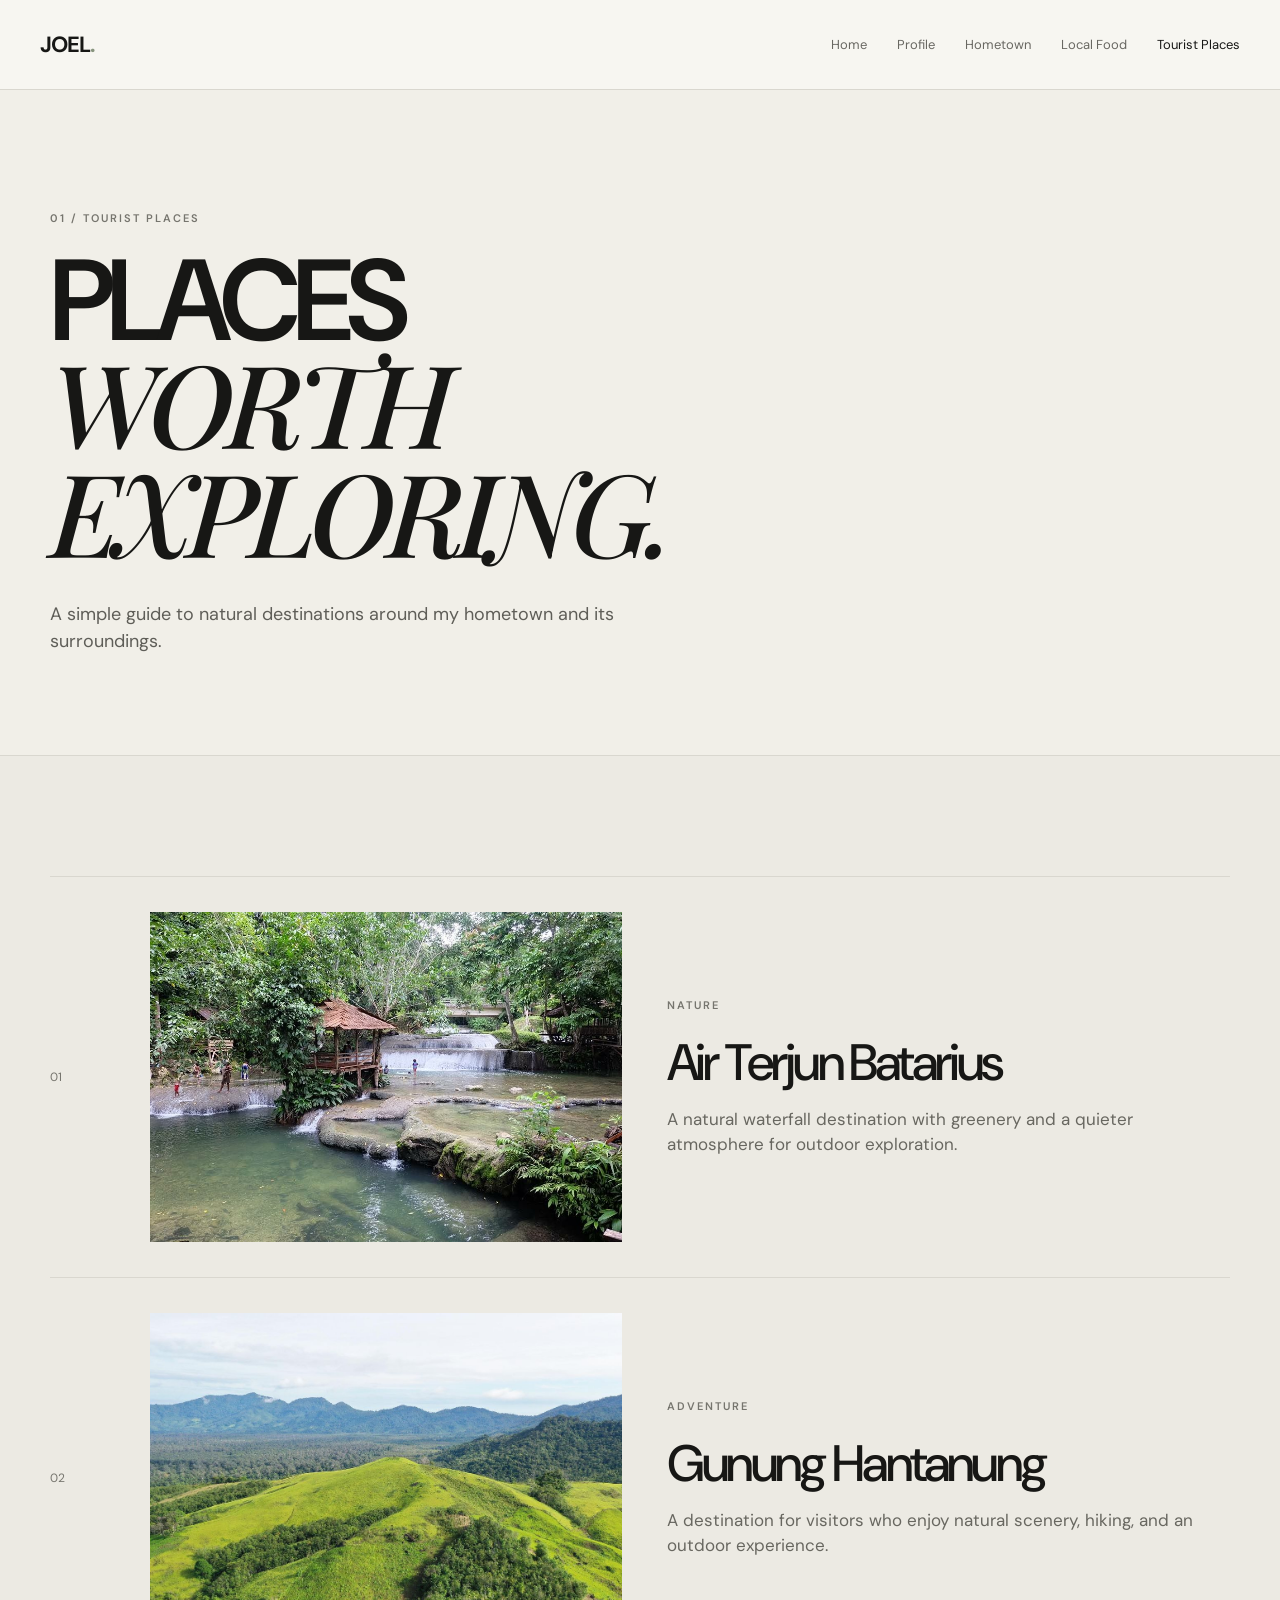
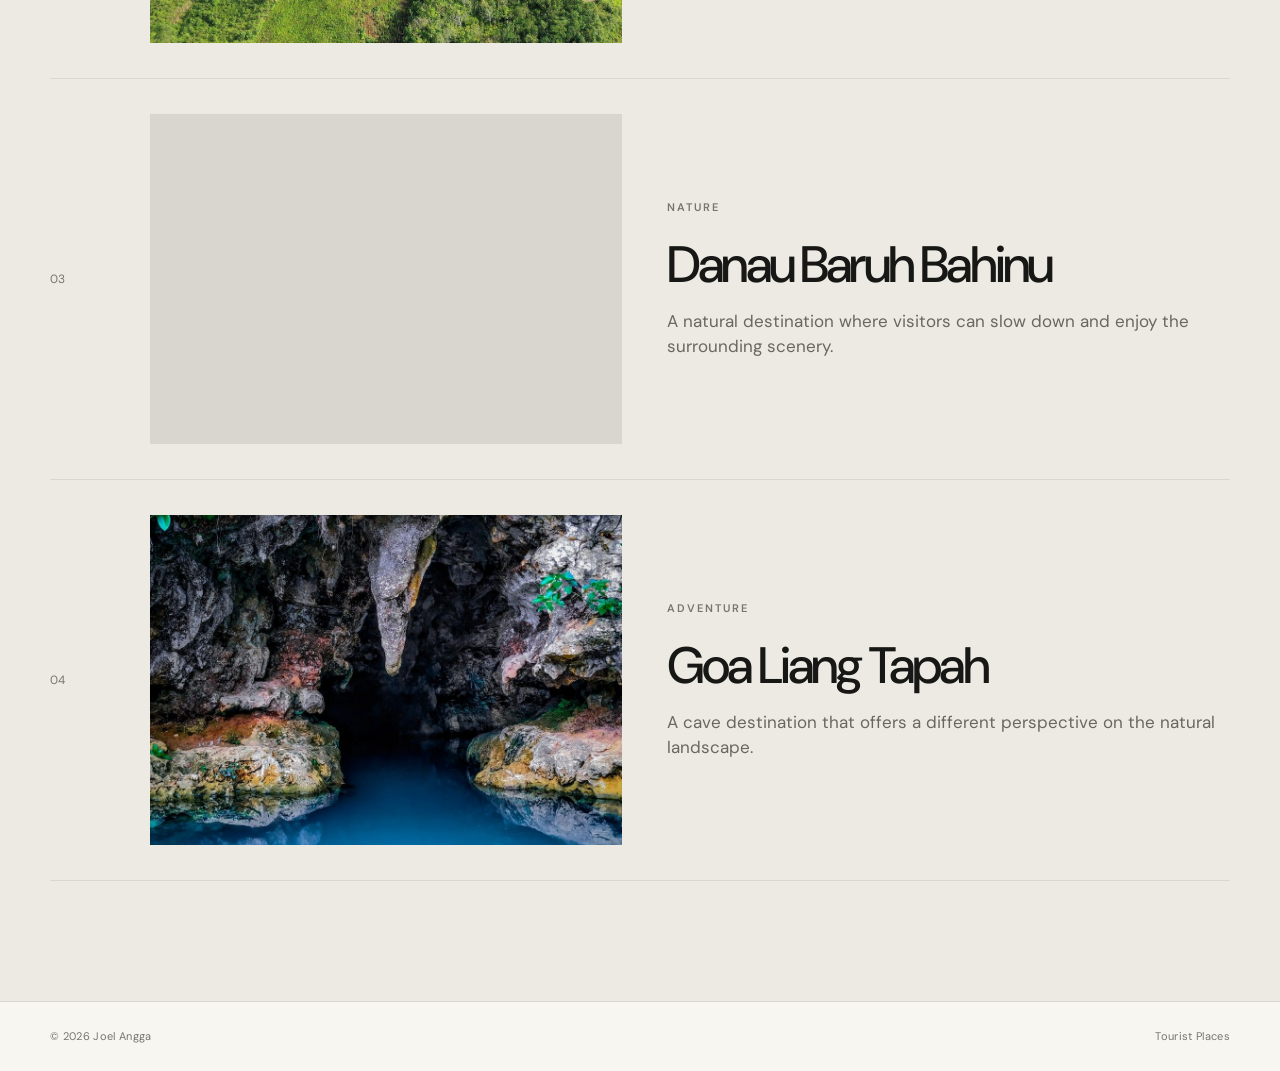
==== tourist/index.html @ 8f283b30 "Add quiz 1 website" ====
<!DOCTYPE html>
<html lang="en">
<head>
  <meta charset="UTF-8"><meta name="viewport" content="width=device-width, initial-scale=1.0">
  <meta name="description" content="Tourist places around Balangan and South Kalimantan.">
  <title>Joel Angga — Tourist Places</title><link rel="stylesheet" href="../css/style.css">
</head>
<body>
<header class="site-header"><a class="brand" href="../">JOEL<span>.</span></a><button class="menu-toggle" aria-label="Open menu" aria-expanded="false"><span></span><span></span></button><nav class="desktop-nav"><a href="../">Home</a><a href="../profile/">Profile</a><a href="../hometown/">Hometown</a><a href="../food/">Local Food</a><a class="active" href="./">Tourist Places</a></nav></header>
<main>
  <section class="page-intro"><div class="container reveal"><p class="eyebrow">01 / TOURIST PLACES</p><h1>PLACES<br><em>WORTH EXPLORING.</em></h1><p class="lead">A simple guide to natural destinations around my hometown and its surroundings.</p></div></section>
  <section class="section soft"><div class="container tourist-list">
    <article class="tourist-row"><span class="tourist-number">01</span><div class="tourist-photo"><img src="../assets/image/batarius.jpg" alt="Air Terjun Batarius" onerror="this.style.display='none'"><span class="image-fallback"></span></div><div><p class="eyebrow">NATURE</p><h2>Air Terjun Batarius</h2><p class="body-copy">A natural waterfall destination with greenery and a quieter atmosphere for outdoor exploration.</p></div></article>
    <article class="tourist-row"><span class="tourist-number">02</span><div class="tourist-photo"><img src="../assets/image/hantanung.jpg" alt="Gunung Hantanung" onerror="this.style.display='none'"><span class="image-fallback"></span></div><div><p class="eyebrow">ADVENTURE</p><h2>Gunung Hantanung</h2><p class="body-copy">A destination for visitors who enjoy natural scenery, hiking, and an outdoor experience.</p></div></article>
    <article class="tourist-row"><span class="tourist-number">03</span><div class="tourist-photo"><img src="../assets/image/baruh-bahinu.jpg" alt="Danau Baruh Bahinu" onerror="this.style.display='none'"><span class="image-fallback"><br></span></div><div><p class="eyebrow">NATURE</p><h2>Danau Baruh Bahinu</h2><p class="body-copy">A natural destination where visitors can slow down and enjoy the surrounding scenery.</p></div></article>
    <article class="tourist-row"><span class="tourist-number">04</span><div class="tourist-photo"><img src="../assets/image/liang-tapah.jpg" alt="Goa Liang Tapah" onerror="this.style.display='none'"><span class="image-fallback"><br></span></div><div><p class="eyebrow">ADVENTURE</p><h2>Goa Liang Tapah</h2><p class="body-copy">A cave destination that offers a different perspective on the natural landscape.</p></div></article>
  </div></section>
</main>
<footer class="site-footer"><div class="container footer-flex"><span>© 2026 Joel Angga</span><span>Tourist Places</span></div></footer>
<div class="mobile-drawer"><div class="drawer-backdrop"></div><aside class="drawer-panel"><button class="drawer-close">×</button><p class="drawer-label">SITE INDEX</p><nav><a href="../">Home</a><a href="../profile/">Profile</a><a href="../hometown/">Hometown</a><a href="../food/">Local Food</a><a href="./">Tourist Places</a></nav><p class="drawer-label social-label">FIND ME</p><div class="drawer-social"><a href="#">Instagram</a><a href="#">TikTok</a><a href="#">YouTube</a></div></aside></div>
<script src="../js/script.js"></script>
</body>
</html>
---- css/style.css ----
@import url('https://fonts.googleapis.com/css2?family=DM+Sans:wght@400;500;600;700&family=Playfair+Display:ital,wght@0,500;1,500;1,600&display=swap');

:root{
  --ink:#171715;
  --cream:#f1efe8;
  --paper:#f7f6f1;
  --line:#d9d7cf;
  --muted:#76756e;
  --accent:#87947d;
  --max:1180px;
}
*{box-sizing:border-box;margin:0;padding:0}
html{scroll-behavior:smooth}
body{font-family:"DM Sans",Arial,sans-serif;background:var(--paper);color:var(--ink);line-height:1.5}
body.drawer-open{overflow:hidden}
a{color:inherit;text-decoration:none}
button{font:inherit}
img{display:block;max-width:100%}
.container{width:min(var(--max),calc(100% - 80px));margin:auto}
.site-header{position:relative;z-index:20;display:flex;align-items:center;justify-content:space-between;padding:28px 40px;border-bottom:1px solid var(--line);background:rgba(247,246,241,.92);backdrop-filter:blur(12px)}
.brand{font-size:22px;font-weight:700;letter-spacing:-.05em}.brand span{color:var(--accent)}
.desktop-nav{display:flex;gap:30px;font-size:13px}.desktop-nav a{color:#696862;transition:opacity .3s}.desktop-nav a:hover,.desktop-nav a.active{color:var(--ink)}.desktop-nav a:hover{opacity:.6}
.menu-toggle{display:none;background:none;border:0;width:42px;height:36px;cursor:pointer}.menu-toggle span{display:block;width:24px;height:1px;background:var(--ink);margin:6px auto;transition:.4s}
.home-hero{position:relative;min-height:calc(100vh - 78px);overflow:hidden;padding:100px 0 70px;background:var(--cream)}
.home-hero-grid{display:grid;grid-template-columns:1.05fr .95fr;align-items:center;gap:80px;min-height:65vh}
.eyebrow{font-size:11px;letter-spacing:.18em;color:var(--muted);font-weight:600;margin-bottom:24px;text-transform:uppercase}
h1{font-size:clamp(64px,9vw,128px);line-height:.87;letter-spacing:-.07em;font-weight:600}
h1 em,h2 em{font-family:"Playfair Display",Georgia,serif;font-weight:500}
.lead{max-width:520px;font-size:18px;color:#5f5e58;margin-top:32px}
.hero-visual{justify-self:end;width:min(100%,450px)}.image-frame{position:relative;aspect-ratio:4/5;background:#d8d6ce;overflow:hidden}.image-frame img{width:100%;height:100%;object-fit:cover}.image-fallback{position:absolute;inset:0;display:grid;place-items:center;color:#77756d;font-size:42px;letter-spacing:.08em;text-align:center}.image-frame img:not([style*="display: none"])~.image-fallback{display:none}
.visual-caption{font-size:10px;letter-spacing:.16em;color:var(--muted);padding-top:12px}
.circle-link{margin-top:38px;width:86px;height:86px;border:1px solid var(--ink);border-radius:50%;display:flex;flex-direction:column;align-items:center;justify-content:center;font-size:11px;transition:.35s}.circle-link span{font-size:18px}.circle-link:hover{background:var(--ink);color:var(--cream);transform:rotate(8deg)}
.marquee{position:absolute;bottom:14px;left:0;width:100%;overflow:hidden;pointer-events:none}.marquee-track{display:flex;width:max-content;white-space:nowrap;font-size:clamp(42px,7vw,100px);line-height:1;font-weight:600;letter-spacing:-.05em;color:#dedbd2;animation:marquee 24s linear infinite}.marquee-track span{padding-right:4vw}
@keyframes marquee{to{transform:translateX(-50%)}}
.section{padding:120px 0}.soft{background:#eceae3}.split{display:grid;grid-template-columns:.8fr 1.2fr;gap:80px}.split h2{font-size:clamp(40px,5vw,72px);line-height:1.02;letter-spacing:-.055em;font-weight:500}.body-copy{max-width:680px;color:#686760;font-size:17px;margin-top:30px}.text-link{display:inline-flex;gap:14px;margin-top:32px;font-size:13px;border-bottom:1px solid var(--ink);padding-bottom:6px}
.section-top{display:flex;justify-content:space-between;align-items:flex-start;margin-bottom:45px}.muted{font-size:12px;color:var(--muted)}
.index-list{border-top:1px solid var(--line)}.index-row{display:grid;grid-template-columns:70px 1fr 1fr 40px;align-items:center;padding:28px 0;border-bottom:1px solid var(--line);transition:.35s}.index-row:hover{padding-left:15px;background:rgba(255,255,255,.35)}.index-row span,.index-row small{color:var(--muted);font-size:12px}.index-row strong{font-size:clamp(24px,3vw,42px);font-weight:500;letter-spacing:-.04em}.index-row b{font-size:20px;font-weight:400}
.site-footer{border-top:1px solid var(--line);padding:26px 0;font-size:11px;color:var(--muted);letter-spacing:.03em}.footer-flex{display:flex;justify-content:space-between}
.page-intro{padding:120px 0 100px;background:var(--cream);border-bottom:1px solid var(--line)}.page-intro h1{max-width:1000px}.page-intro .lead{max-width:650px}
.editorial-hero{min-height:calc(100vh - 78px);position:relative;overflow:hidden;background:var(--ink);color:var(--cream);padding:70px 0}.editorial-head{position:relative;z-index:3}.editorial-head .eyebrow{color:#aaa89f}.editorial-head h1{font-size:clamp(70px,12vw,180px)}.editorial-head h1 em{color:#c9c5b9}.hero-note{margin-top:25px;color:#aaa89f;font-size:13px;letter-spacing:.08em;text-transform:uppercase}.editorial-image{position:absolute;z-index:2;inset:10% 15% 0 42%;overflow:hidden}.editorial-image img{width:100%;height:100%;object-fit:cover}.editorial-bottom{position:absolute;bottom:30px;left:0;right:0;z-index:4;display:flex;justify-content:space-between;font-size:12px;color:#ddd9ce;text-transform:uppercase;letter-spacing:.1em}.editorial-bottom .right{text-align:right}
.number-grid{display:grid;grid-template-columns:repeat(4,1fr);border-top:1px solid var(--line)}.number-grid>div{padding:25px 22px 35px;border-right:1px solid var(--line)}.number-grid>div:last-child{border-right:0}.number-grid span{font-size:11px;color:var(--muted)}.number-grid h3{font-size:26px;font-weight:500;margin:60px 0 12px;letter-spacing:-.04em}.number-grid p{font-size:13px;color:var(--muted)}
.feature-image{padding:40px 0;background:var(--cream)}.wide-image{height:min(62vw,600px);background:#d8d6ce;position:relative;overflow:hidden}.wide-image img{width:100%;height:100%;object-fit:cover}.wide-image .image-fallback{font-size:clamp(40px,8vw,110px)}
.food-list{border-top:1px solid #d3d1c8}.food-row{display:grid;grid-template-columns:60px 35% 1fr;gap:45px;align-items:center;padding:35px 0;border-bottom:1px solid #d3d1c8}.food-number{font-size:12px;color:var(--muted)}.food-photo{position:relative;height:300px;background:#d8d6ce;overflow:hidden}.food-photo img{width:100%;height:100%;object-fit:cover}.food-copy h2,.tourist-row h2{font-size:clamp(30px,4vw,56px);line-height:1;letter-spacing:-.055em;font-weight:500}.food-copy p:not(.eyebrow){max-width:520px;color:var(--muted);margin-top:20px}
.tourist-list{border-top:1px solid var(--line)}.tourist-row{display:grid;grid-template-columns:55px 40% 1fr;gap:45px;align-items:center;padding:35px 0;border-bottom:1px solid var(--line)}.tourist-number{color:var(--muted);font-size:12px}.tourist-photo{position:relative;height:330px;background:#d8d6ce;overflow:hidden}.tourist-photo img{width:100%;height:100%;object-fit:cover}.tourist-row .body-copy{margin-top:18px}
.mobile-drawer{position:fixed;inset:0;z-index:100;pointer-events:none}.drawer-backdrop{position:absolute;inset:0;background:rgba(0,0,0,.35);opacity:0;transition:.45s}.drawer-panel{position:absolute;right:0;top:0;bottom:0;width:min(82%,380px);background:#171715;color:var(--cream);padding:90px 34px;transform:translateX(100%);transition:transform .55s cubic-bezier(.76,0,.24,1)}.mobile-drawer.open{pointer-events:auto}.mobile-drawer.open .drawer-backdrop{opacity:1}.mobile-drawer.open .drawer-panel{transform:translateX(0)}.drawer-close{position:absolute;right:24px;top:20px;background:none;border:0;color:var(--cream);font-size:34px;cursor:pointer}.drawer-label{font-size:10px;letter-spacing:.2em;color:#77756d;margin-bottom:20px}.drawer-panel nav{display:flex;flex-direction:column;gap:6px}.drawer-panel nav a{font-size:32px;letter-spacing:-.04em}.social-label{margin-top:65px}.drawer-social{display:flex;gap:18px;flex-wrap:wrap;font-size:13px}
.reveal{animation:rise .9s cubic-bezier(.22,1,.36,1) both}.delay-1{animation-delay:.18s}@keyframes rise{from{opacity:0;transform:translateY(28px)}to{opacity:1;transform:none}}
@media (max-width:850px){.container{width:min(var(--max),calc(100% - 48px))}.site-header{padding:22px 24px}.desktop-nav{display:none}.menu-toggle{display:block}.home-hero{padding:70px 0 50px}.home-hero-grid{grid-template-columns:1fr;gap:45px}.hero-visual{justify-self:start;width:min(78vw,380px)}.hero-copy h1{font-size:clamp(58px,16vw,100px)}.split{grid-template-columns:1fr;gap:25px}.section{padding:80px 0}.number-grid{grid-template-columns:repeat(2,1fr)}.number-grid>div:nth-child(2){border-right:0}.number-grid>div:nth-child(-n+2){border-bottom:1px solid var(--line)}.food-row,.tourist-row{grid-template-columns:35px 1fr;gap:18px}.food-photo,.tourist-photo{grid-column:2;height:280px}.food-copy,.tourist-row>div:last-child{grid-column:2}.editorial-image{inset:28% 8% 0 30%}.editorial-head h1{font-size:clamp(64px,17vw,120px)}.editorial-bottom{padding:0 24px}.page-intro{padding:90px 0 70px}.page-intro h1{font-size:clamp(58px,14vw,105px)}}
@media (max-width:520px){.container{width:calc(100% - 36px)}.hero-visual{width:100%}.index-row{grid-template-columns:35px 1fr 28px}.index-row small{display:none}.footer-flex{flex-direction:column;gap:7px}.number-grid{grid-template-columns:1fr}.number-grid>div{border-right:0!important;border-bottom:1px solid var(--line)!important}.number-grid>div:last-child{border-bottom:0!important}.food-row,.tourist-row{grid-template-columns:30px 1fr;gap:12px}.food-photo,.tourist-photo{height:230px}.editorial-image{inset:32% 7% 0 18%}.editorial-bottom{font-size:9px}.editorial-bottom .right{display:none}.editorial-hero{min-height:calc(100vh - 70px)}}
@media(prefers-reduced-motion:reduce){html{scroll-behavior:auto}.reveal,.marquee-track{animation:none}}

/* =========================================
   PROFILE EDITORIAL PAGE
========================================= */

.profile-page {
    background: #000;
    color: #efeee9;
    overflow: hidden;
}

.profile-hero {
    position: relative;
    width: 100%;
    height: 100dvh;
    overflow: hidden;
    background: #000;
}


/* =========================================
   BACKGROUND
========================================= */

.profile-background {
    position: absolute;
    inset: 0;

    width: 100%;
    height: 100%;

    object-fit: cover;

    z-index: 0;

    animation: profileFadeIn 1.2s ease-out both;
}


/* Slight dark overlay */

.profile-overlay {
    position: absolute;
    inset: 0;

    background: rgba(0, 0, 0, 0.18);

    z-index: 1;
}


/* =========================================
   HEADER
========================================= */

.profile-header {
    position: absolute;

    inset-inline: 0;
    top: 0;

    z-index: 30;

    display: flex;
    align-items: flex-start;
    justify-content: space-between;

    padding: 32px 40px;
}


.profile-logo {
    color: #efeee9;

    font-family:
        "Helvetica Neue ME",
        "Helvetica Neue",
        Helvetica,
        Arial,
        sans-serif;

    font-size: 20px;
    letter-spacing: 0.04em;

    text-decoration: none;

    animation:
        profileFadeUp
        0.9s
        cubic-bezier(0.22, 1, 0.36, 1)
        0.8s
        both;
}


.profile-desktop-nav {
    display: flex;

    align-items: flex-start;

    gap: 70px;

    font-family:
        "Helvetica Neue ME",
        "Helvetica Neue",
        Helvetica,
        Arial,
        sans-serif;

    font-size: 14px;

    animation:
        profileFadeUp
        0.9s
        cubic-bezier(0.22, 1, 0.36, 1)
        0.9s
        both;
}


.profile-year {
    font-size: 14px;
}


.profile-nav,
.profile-social {
    display: flex;

    flex-direction: column;

    gap: 2px;
}


.profile-nav a,
.profile-social a {
    color: #efeee9;

    text-decoration: none;

    transition:
        opacity 300ms ease;
}


.profile-nav a:hover,
.profile-social a:hover {
    opacity: 0.6;
}


.profile-active {
    opacity: 0.6;
}


/* =========================================
   MARQUEE
========================================= */

.profile-marquee-wrapper {
    position: absolute;

    inset-inline: 0;

    top: 27vh;

    z-index: 5;

    overflow: hidden;

    animation:
        profileFadeUp
        0.9s
        cubic-bezier(0.22, 1, 0.36, 1)
        0.5s
        both;
}


.profile-marquee {
    width: 100%;

    overflow: hidden;
}


.profile-marquee-track {
    display: flex;
    width: max-content;
    white-space: nowrap;

    font-family: Arial, sans-serif;

    font-size: 20vh;

    line-height: 1;
    padding-bottom: 0.08em;

    font-weight: 400;

    color: #efeee9;

    animation:
        profileMarquee
        30s
        linear
        infinite;
}


.profile-marquee-track span {
    padding-right: 0;
}


/* =========================================
   PORTRAIT
========================================= */

.profile-portrait-wrapper {
    position: absolute;

    inset: 0;

    z-index: 20;

    display: flex;

    align-items: center;

    justify-content: center;

    pointer-events: none;

    animation:
        profileRiseIn
        1.4s
        cubic-bezier(0.22, 1, 0.36, 1)
        300ms
        both;
}


.profile-portrait {
    width: 100%;
    height: 100%;

    object-fit: cover;

    pointer-events: none;
}


/* =========================================
   HORIZONTAL LINE
========================================= */

.profile-line {
    position: absolute;

    left: 40px;
    right: 40px;

    bottom: 112px;

    z-index: 5;

    height: 2px;

    background: #efeee9;

    transform-origin: left;

    animation:
        profileLine
        1.1s
        cubic-bezier(0.76, 0, 0.24, 1)
        1200ms
        both;
}


/* =========================================
   FOOTER
========================================= */

.profile-footer {
    position: absolute;

    inset-inline: 0;

    bottom: 0;

    z-index: 5;

    display: flex;

    align-items: flex-end;

    justify-content: space-between;

    padding:
        0 40px
        30px;

    color: #efeee9;

    font-family:
        "Helvetica Neue ME",
        "Helvetica Neue",
        Helvetica,
        Arial,
        sans-serif;

    font-size: 14px;

    line-height: 1.5;
}


.profile-footer-left {
    display: flex;

    flex-direction: column;

    animation:
        profileFadeUp
        0.9s
        cubic-bezier(0.22, 1, 0.36, 1)
        1400ms
        both;
}


.profile-footer-right {
    display: flex;

    flex-direction: column;

    text-align: right;

    animation:
        profileFadeUp
        0.9s
        cubic-bezier(0.22, 1, 0.36, 1)
        1550ms
        both;
}


/* =========================================
   MOBILE BUTTON
========================================= */

.profile-menu-button {
    display: none;

    position: relative;

    width: 40px;
    height: 40px;

    padding: 0;

    border: 0;

    background: transparent;

    z-index: 50;

    cursor: pointer;
}


.profile-menu-button span {
    position: absolute;

    left: 8px;

    width: 24px;
    height: 1px;

    background: #efeee9;

    transition:
        transform 500ms
            cubic-bezier(0.76, 0, 0.24, 1),
        opacity 300ms ease;
}


.profile-menu-button span:nth-child(1) {
    top: 13px;
}


.profile-menu-button span:nth-child(2) {
    top: 19px;
}


.profile-menu-button span:nth-child(3) {
    top: 25px;
}


/* Hamburger → X */

.profile-menu-button.open span:nth-child(1) {
    transform: translateY(6px) rotate(45deg);
}


.profile-menu-button.open span:nth-child(2) {
    opacity: 0;
}


.profile-menu-button.open span:nth-child(3) {
    transform: translateY(-6px) rotate(-45deg);
}


/* =========================================
   MOBILE DRAWER
========================================= */

.profile-mobile-drawer {
    position: fixed;

    inset: 0;

    z-index: 40;

    pointer-events: none;
}


.profile-drawer-backdrop {
    position: absolute;

    inset: 0;

    background: rgba(0, 0, 0, 0.4);

    backdrop-filter: blur(8px);

    opacity: 0;

    transition:
        opacity 500ms ease;
}


.profile-drawer-panel {
    position: absolute;

    top: 0;
    right: 0;
    bottom: 0;

    width: 80%;
    max-width: 380px;

    padding: 40px 32px;

    background: #141414;

    transform: translateX(100%);

    transition:
        transform
        600ms
        cubic-bezier(0.76, 0, 0.24, 1);
}


.profile-mobile-drawer.open {
    pointer-events: auto;
}


.profile-mobile-drawer.open
.profile-drawer-backdrop {
    opacity: 1;
}


.profile-mobile-drawer.open
.profile-drawer-panel {
    transform: translateX(0);
}


/* =========================================
   CLOSE BUTTON
========================================= */

.profile-close-button {
    position: absolute;

    right: 24px;
    top: 24px;

    width: 40px;
    height: 40px;

    border: 0;

    background: transparent;

    color: #efeee9;

    font-size: 36px;
    font-weight: 200;

    line-height: 1;

    cursor: pointer;
}


/* =========================================
   DRAWER CONTENT
========================================= */

.profile-drawer-content {
    height: 100%;

    display: flex;

    flex-direction: column;

    justify-content: center;

    gap: 70px;
}


.profile-drawer-section > p {
    margin-bottom: 20px;

    color: rgba(239, 238, 233, 0.5);

    font-size: 12px;

    letter-spacing: 0.2em;
}


.profile-drawer-section nav {
    display: flex;

    flex-direction: column;

    align-items: flex-start;

    gap: 4px;
}


.profile-drawer-section nav a {
    color: #efeee9;

    font-size: 36px;

    font-weight: 400;

    line-height: 1.1;
}


.profile-drawer-social {
    display: flex;

    flex-wrap: wrap;

    gap: 12px 20px;
}


.profile-drawer-social a {
    color: #efeee9;

    font-size: 14px;
}


/* =========================================
   ANIMATIONS
========================================= */

@keyframes profileFadeIn {

    from {
        opacity: 0;
    }

    to {
        opacity: 1;
    }

}


@keyframes profileRiseIn {

    from {
        opacity: 0;

        transform:
            translateY(4vh)
            scale(1.03);
    }

    to {
        opacity: 1;

        transform:
            translateY(0)
            scale(1);
    }

}


@keyframes profileFadeUp {

    from {
        opacity: 0;

        transform:
            translateY(28px);
    }

    to {
        opacity: 1;

        transform:
            translateY(0);
    }

}


@keyframes profileLine {

    from {
        transform: scaleX(0);
    }

    to {
        transform: scaleX(1);
    }

}


@keyframes profileMarquee {

    from {
        transform: translateX(0);
    }

    to {
        transform: translateX(-50%);
    }

}


/* =========================================
   REDUCED MOTION
========================================= */

@media (prefers-reduced-motion: reduce) {

    .profile-background,
    .profile-portrait-wrapper,
    .profile-marquee-wrapper,
    .profile-logo,
    .profile-desktop-nav,
    .profile-line,
    .profile-footer-left,
    .profile-footer-right {

        animation-duration: 0.01ms !important;

        animation-delay: 0ms !important;

    }

}


/* =========================================
   PROFILE MOBILE
========================================= */

@media (max-width: 640px) {

    .profile-header {
        padding: 24px;
    }


    .profile-desktop-nav {
        display: none;
    }


    .profile-menu-button {
        display: block;
    }


    .profile-marquee-wrapper {
        top: 16vh;
    }


    .profile-marquee-track {
        font-size: 16vh;
    }


    .profile-line {
        left: 24px;
        right: 24px;

        bottom: 95px;
    }


    .profile-footer {
        padding:
            0 24px
            22px;

        font-size: 12px;
    }


    .profile-footer-right {
        display: none;
    }


    .profile-drawer-section nav a {
        font-size: 34px;
    }

}
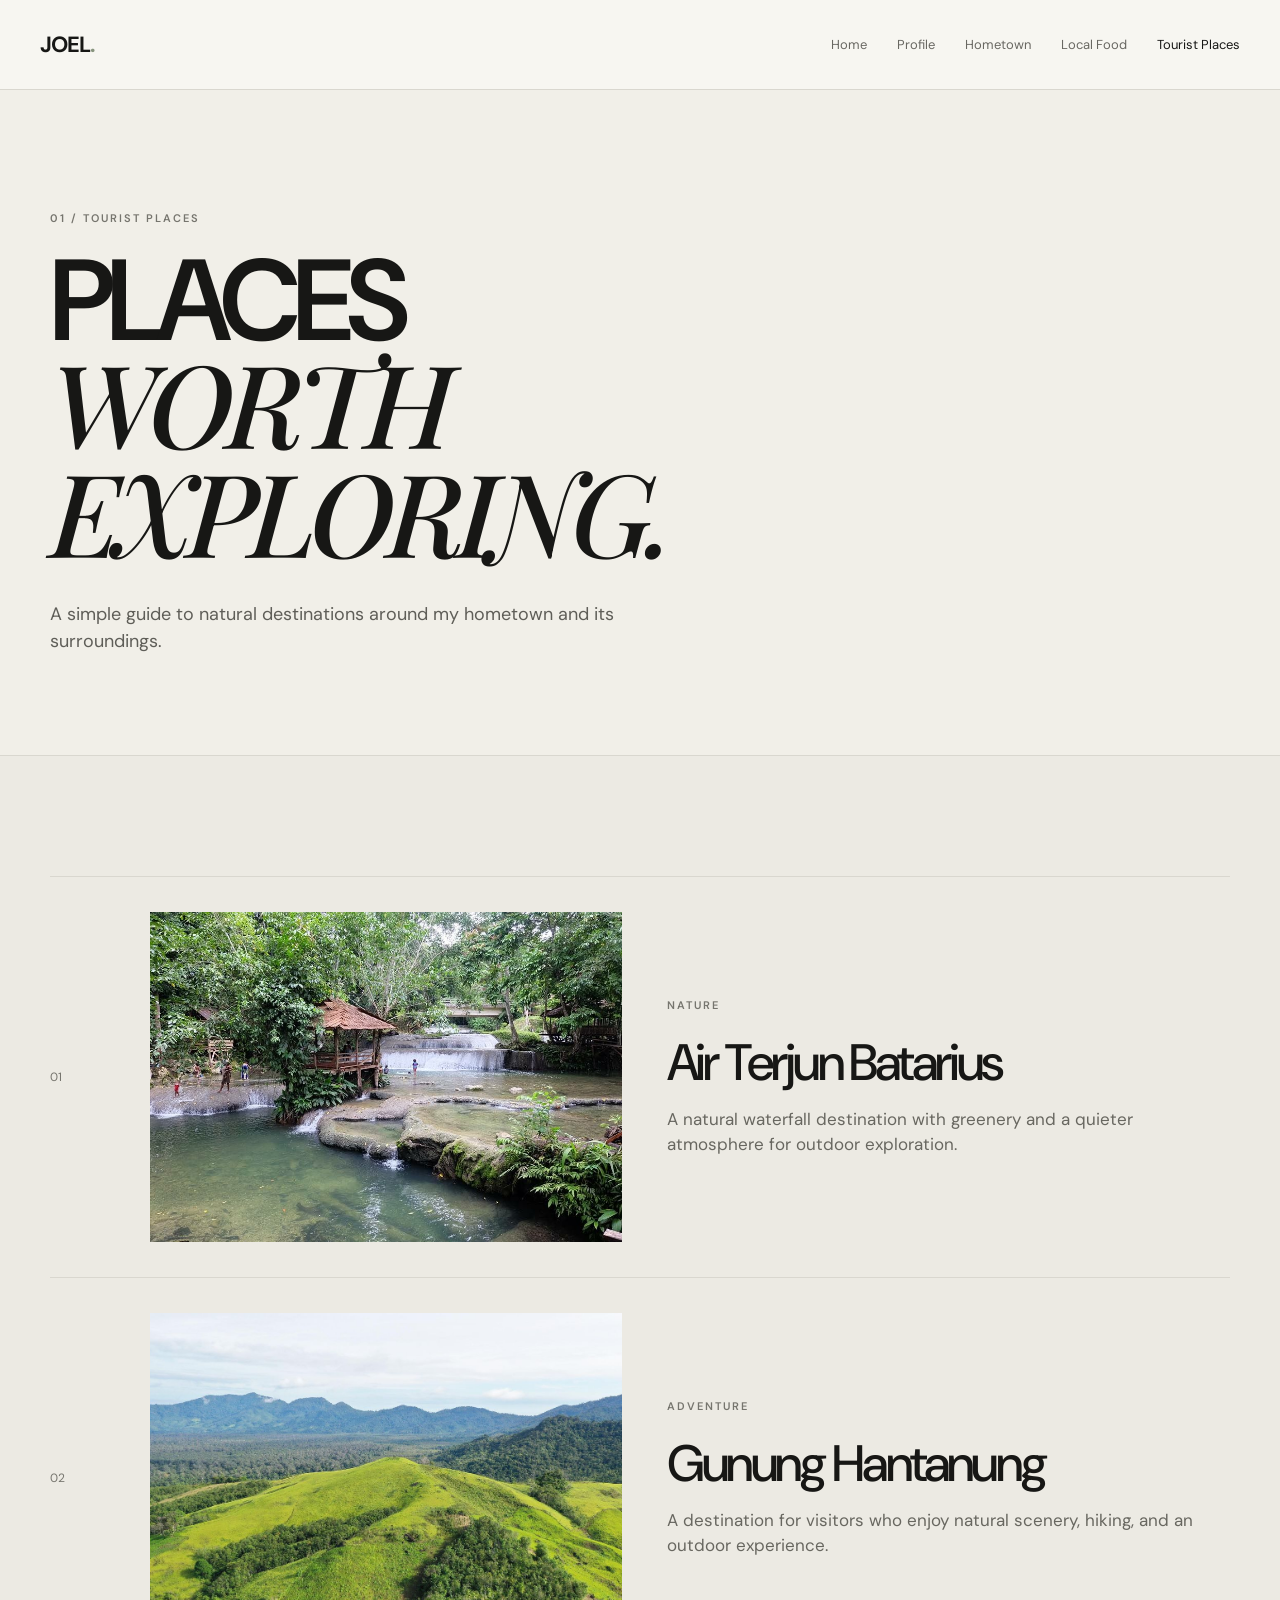
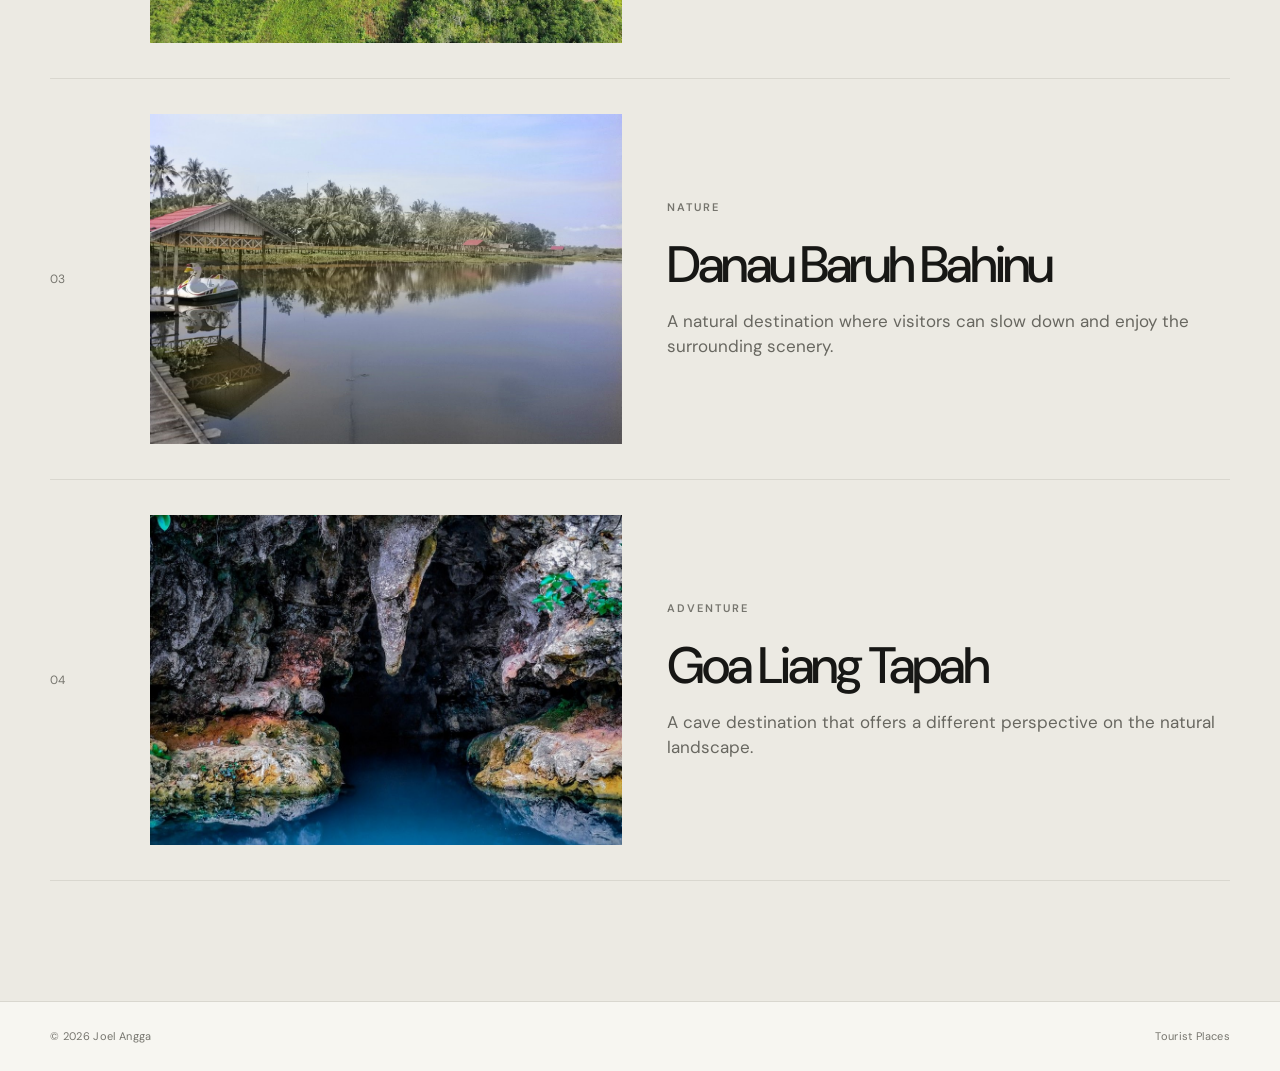
==== commit c1e7a3c1: "Fix image filename case for Danau Baruh Bahinu" ====
--- a/tourist/index.html
+++ b/tourist/index.html
@@ -12,7 +12,7 @@
   <section class="section soft"><div class="container tourist-list">
     <article class="tourist-row"><span class="tourist-number">01</span><div class="tourist-photo"><img src="../assets/image/batarius.jpg" alt="Air Terjun Batarius" onerror="this.style.display='none'"><span class="image-fallback"></span></div><div><p class="eyebrow">NATURE</p><h2>Air Terjun Batarius</h2><p class="body-copy">A natural waterfall destination with greenery and a quieter atmosphere for outdoor exploration.</p></div></article>
     <article class="tourist-row"><span class="tourist-number">02</span><div class="tourist-photo"><img src="../assets/image/hantanung.jpg" alt="Gunung Hantanung" onerror="this.style.display='none'"><span class="image-fallback"></span></div><div><p class="eyebrow">ADVENTURE</p><h2>Gunung Hantanung</h2><p class="body-copy">A destination for visitors who enjoy natural scenery, hiking, and an outdoor experience.</p></div></article>
-    <article class="tourist-row"><span class="tourist-number">03</span><div class="tourist-photo"><img src="../assets/image/baruh-bahinu.jpg" alt="Danau Baruh Bahinu" onerror="this.style.display='none'"><span class="image-fallback"><br></span></div><div><p class="eyebrow">NATURE</p><h2>Danau Baruh Bahinu</h2><p class="body-copy">A natural destination where visitors can slow down and enjoy the surrounding scenery.</p></div></article>
+    <article class="tourist-row"><span class="tourist-number">03</span><div class="tourist-photo"><img src="../assets/image/baruh-bahinu.JPG" alt="Danau Baruh Bahinu" onerror="this.style.display='none'"><span class="image-fallback"><br></span></div><div><p class="eyebrow">NATURE</p><h2>Danau Baruh Bahinu</h2><p class="body-copy">A natural destination where visitors can slow down and enjoy the surrounding scenery.</p></div></article>
     <article class="tourist-row"><span class="tourist-number">04</span><div class="tourist-photo"><img src="../assets/image/liang-tapah.jpg" alt="Goa Liang Tapah" onerror="this.style.display='none'"><span class="image-fallback"><br></span></div><div><p class="eyebrow">ADVENTURE</p><h2>Goa Liang Tapah</h2><p class="body-copy">A cave destination that offers a different perspective on the natural landscape.</p></div></article>
   </div></section>
 </main>
@@ -20,4 +20,4 @@
 <div class="mobile-drawer"><div class="drawer-backdrop"></div><aside class="drawer-panel"><button class="drawer-close">×</button><p class="drawer-label">SITE INDEX</p><nav><a href="../">Home</a><a href="../profile/">Profile</a><a href="../hometown/">Hometown</a><a href="../food/">Local Food</a><a href="./">Tourist Places</a></nav><p class="drawer-label social-label">FIND ME</p><div class="drawer-social"><a href="#">Instagram</a><a href="#">TikTok</a><a href="#">YouTube</a></div></aside></div>
 <script src="../js/script.js"></script>
 </body>
-</html>+</html>
